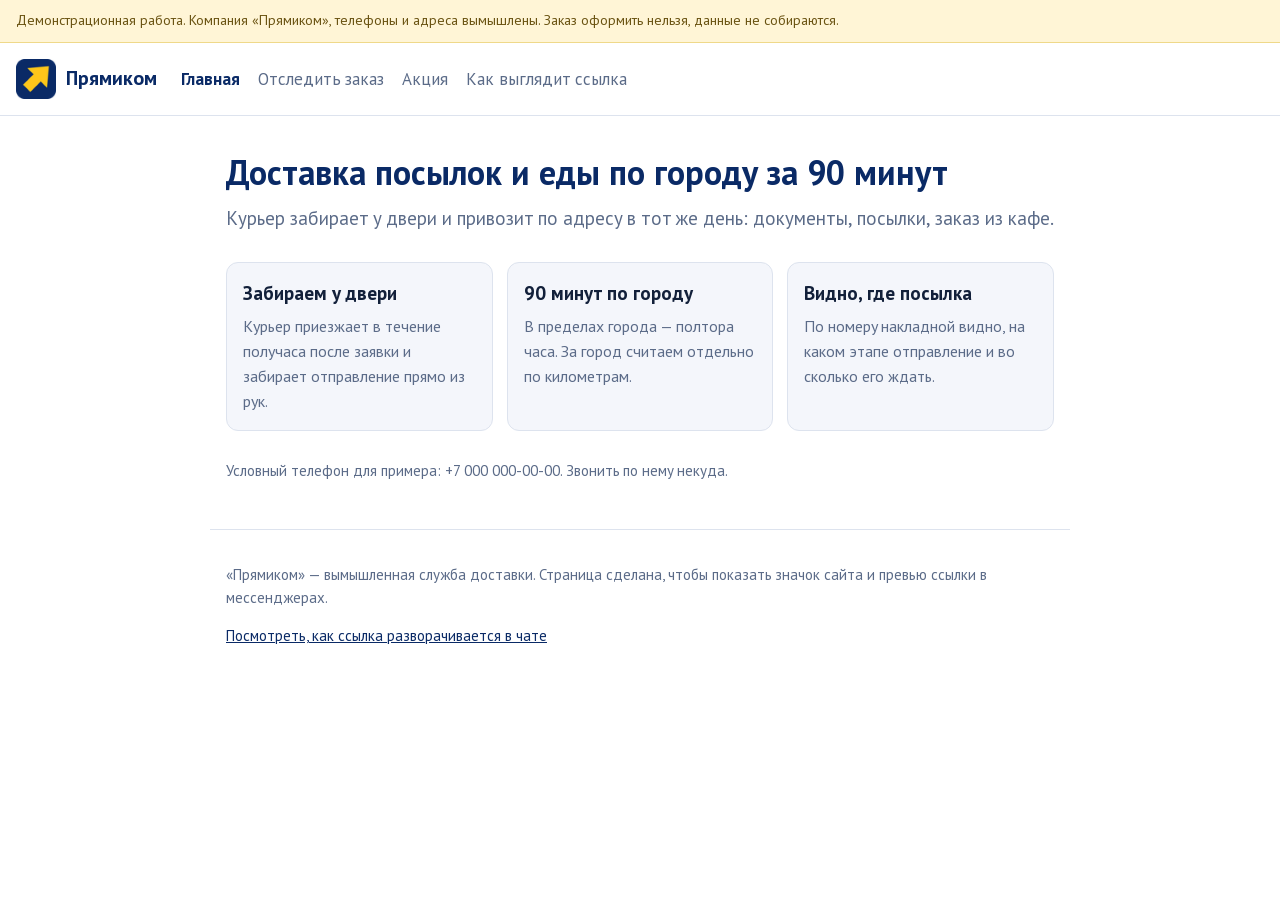
==== index.html @ 3d7ce427 "Три страницы и подстановка мета-тегов в шапку из одного источника Co-Authored-By: Claude Opus 5 <nor" ====
<!doctype html>
<html lang="ru">
<head>
<!-- head:begin -->
  <meta charset="utf-8">
  <meta name="viewport" content="width=device-width, initial-scale=1">
  <title>Доставка посылок и еды по городу за 90 минут — Прямиком</title>
  <meta name="description" content="Курьер забирает у двери и привозит по адресу в тот же день: документы, посылки, заказ из кафе.">
  <meta name="robots" content="noindex, nofollow">
  <link rel="canonical" href="https://pyhphhddb8-eng.github.io/dostavka-ikonki/">

  <link rel="icon" href="icons/favicon.svg" type="image/svg+xml">
  <link rel="icon" href="icons/favicon.ico" sizes="16x16 32x32 48x48">
  <link rel="icon" type="image/png" sizes="192x192" href="icons/icon-192.png">
  <link rel="apple-touch-icon" sizes="180x180" href="icons/apple-touch-icon.png">
  <link rel="manifest" href="site.webmanifest">
  <meta name="theme-color" content="#0A2A66">

  <meta property="og:type" content="website">
  <meta property="og:site_name" content="Прямиком">
  <meta property="og:locale" content="ru_RU">
  <meta property="og:title" content="Доставка посылок и еды по городу за 90 минут">
  <meta property="og:description" content="Курьер забирает у двери и привозит по адресу в тот же день: документы, посылки, заказ из кафе.">
  <meta property="og:url" content="https://pyhphhddb8-eng.github.io/dostavka-ikonki/">
  <meta property="og:image" content="https://pyhphhddb8-eng.github.io/dostavka-ikonki/icons/og/index.png">
  <meta property="og:image:width" content="1200">
  <meta property="og:image:height" content="630">
  <meta property="og:image:type" content="image/png">
  <meta property="og:image:alt" content="90 минут по городу">

  <meta name="twitter:card" content="summary_large_image">
  <meta name="twitter:title" content="Доставка посылок и еды по городу за 90 минут">
  <meta name="twitter:description" content="Курьер забирает у двери и привозит по адресу в тот же день: документы, посылки, заказ из кафе.">
  <meta name="twitter:image" content="https://pyhphhddb8-eng.github.io/dostavka-ikonki/icons/og/index.png">

  <link rel="stylesheet" href="styles.css">
<!-- head:end -->
</head>
<body>
<p class="disclaimer">Демонстрационная работа. Компания «Прямиком», телефоны и
адреса вымышлены. Заказ оформить нельзя, данные не собираются.</p>

<header class="top">
  <a class="brand" href="index.html">
    <img src="icons/icon-48.png" width="40" height="40" alt="">
    <span>Прямиком</span>
  </a>
  <nav>
    <a href="index.html" aria-current="page">Главная</a>
    <a href="track.html">Отследить заказ</a>
    <a href="promo.html">Акция</a>
    <a href="showcase.html">Как выглядит ссылка</a>
  </nav>
</header>

<main>
  <h1>Доставка посылок и еды по городу за 90 минут</h1>
  <p class="lead">Курьер забирает у двери и привозит по адресу в тот же день:
  документы, посылки, заказ из кафе.</p>

  <ul class="cards">
    <li><h2>Забираем у двери</h2><p>Курьер приезжает в течение получаса после
    заявки и забирает отправление прямо из рук.</p></li>
    <li><h2>90 минут по городу</h2><p>В пределах города — полтора часа.
    За город считаем отдельно по километрам.</p></li>
    <li><h2>Видно, где посылка</h2><p>По номеру накладной видно, на каком этапе
    отправление и во сколько его ждать.</p></li>
  </ul>

  <p class="note">Условный телефон для примера: +7 000 000-00-00.
  Звонить по нему некуда.</p>
</main>

<footer>
  <p>«Прямиком» — вымышленная служба доставки. Страница сделана, чтобы показать
  значок сайта и превью ссылки в мессенджерах.</p>
  <p><a href="showcase.html">Посмотреть, как ссылка разворачивается в чате</a></p>
</footer>
</body>
</html>
---- styles.css ----
@font-face {
  font-family: "PT Sans Local";
  src: url("fonts/ptsans-400.woff2") format("woff2");
  font-weight: 400;
  font-style: normal;
  font-display: swap;
}
@font-face {
  font-family: "PT Sans Local";
  src: url("fonts/ptsans-700.woff2") format("woff2");
  font-weight: 700;
  font-style: normal;
  font-display: swap;
}

:root {
  --field: #0A2A66;
  --arrow: #FFC61A;
  --ink: #12203a;
  --muted: #5b6b88;
  --line: #dde3ee;
  --paper: #ffffff;
  --shade: #f4f6fb;
}

* { box-sizing: border-box; }

html { -webkit-text-size-adjust: 100%; }

body {
  margin: 0;
  font-family: "PT Sans Local", system-ui, sans-serif;
  font-size: 17px;
  line-height: 1.55;
  color: var(--ink);
  background: var(--paper);
}

.disclaimer {
  margin: 0;
  padding: 10px 16px;
  background: #fff5d6;
  border-bottom: 1px solid #efd98a;
  font-size: 14px;
  color: #6a5312;
}

.top {
  display: flex;
  flex-wrap: wrap;
  gap: 12px 24px;
  align-items: center;
  padding: 16px;
  border-bottom: 1px solid var(--line);
}

.brand {
  display: inline-flex;
  align-items: center;
  gap: 10px;
  font-weight: 700;
  font-size: 20px;
  color: var(--field);
  text-decoration: none;
}

.top nav { display: flex; flex-wrap: wrap; gap: 8px 18px; }
.top nav a { color: var(--muted); text-decoration: none; }
.top nav a:hover { color: var(--field); text-decoration: underline; }
.top nav a[aria-current="page"] { color: var(--field); font-weight: 700; }

main { max-width: 860px; margin: 0 auto; padding: 28px 16px 8px; }

h1 { font-size: 34px; line-height: 1.2; margin: 8px 0 12px; color: var(--field); }
h2 { font-size: 19px; margin: 0 0 6px; }

.lead { font-size: 19px; color: var(--muted); margin: 0 0 28px; }

.cards {
  list-style: none;
  margin: 0 0 28px;
  padding: 0;
  display: grid;
  gap: 14px;
  grid-template-columns: repeat(auto-fit, minmax(230px, 1fr));
}
.cards li {
  background: var(--shade);
  border: 1px solid var(--line);
  border-radius: 12px;
  padding: 16px;
}
.cards p { margin: 0; color: var(--muted); font-size: 16px; }

.note { color: var(--muted); font-size: 15px; }

.track { display: flex; flex-wrap: wrap; gap: 10px; align-items: center; margin-bottom: 20px; }
.track label { width: 100%; font-weight: 700; }
.track input {
  flex: 1 1 200px;
  min-width: 0;
  padding: 11px 13px;
  font: inherit;
  border: 1px solid var(--line);
  border-radius: 10px;
}
.track button {
  padding: 11px 20px;
  font: inherit;
  font-weight: 700;
  color: var(--field);
  background: var(--arrow);
  border: 0;
  border-radius: 10px;
  cursor: pointer;
}
.track button:hover { filter: brightness(0.94); }

.steps { margin: 0 0 20px; padding-left: 22px; }
.steps li { margin-bottom: 6px; color: var(--muted); }
.steps li.done { color: var(--ink); }
.steps li.now { color: var(--field); font-weight: 700; }

footer {
  max-width: 860px;
  margin: 24px auto 0;
  padding: 18px 16px 40px;
  border-top: 1px solid var(--line);
  color: var(--muted);
  font-size: 15px;
}
footer a { color: var(--field); }

@media (max-width: 420px) {
  h1 { font-size: 27px; }
  .lead { font-size: 17px; }
}
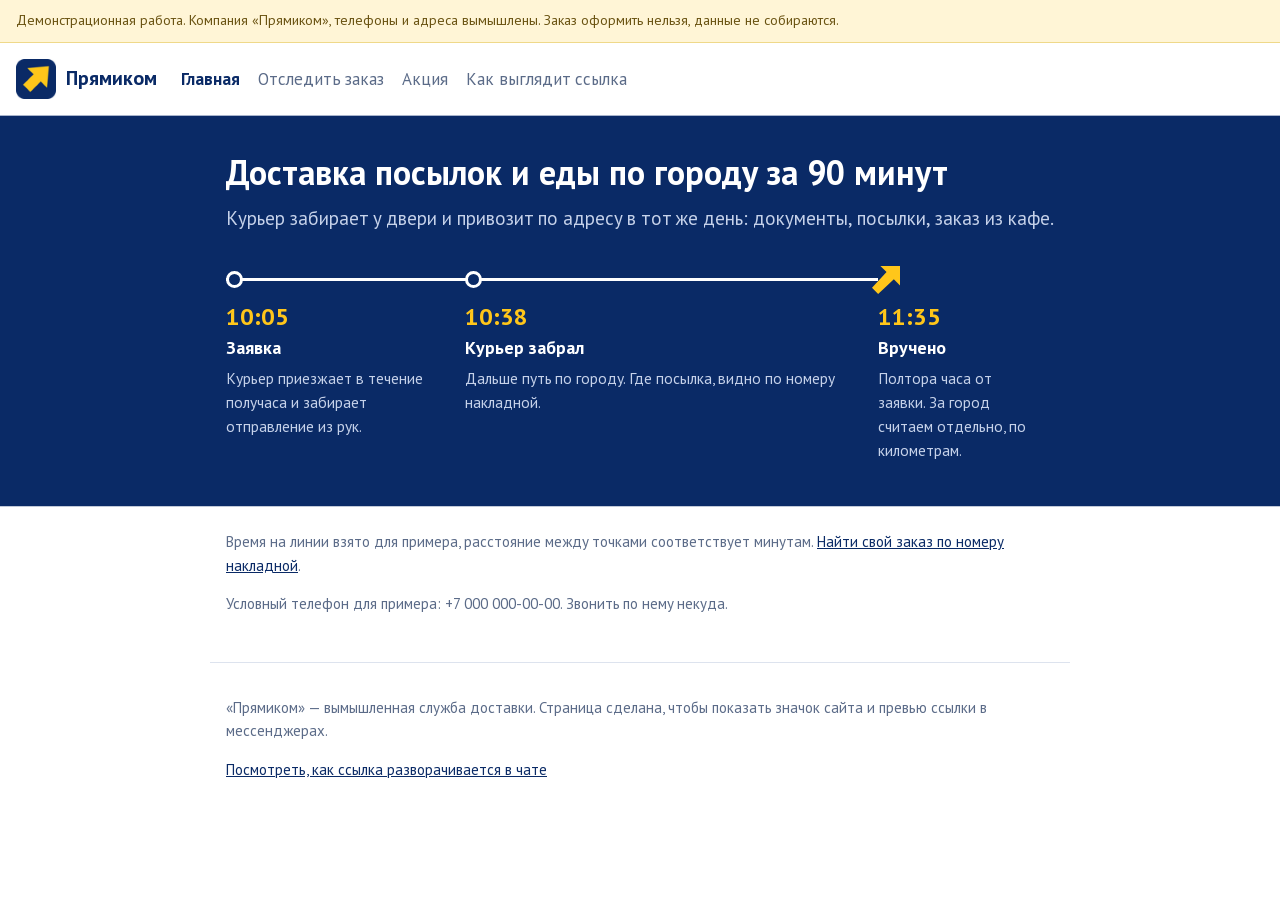
==== commit 50369f28: "Страницы без шаблона: маршрут заказа по минутам, талон акции, шаги отслеживания линией Co-Authored-B" ====
--- a/index.html
+++ b/index.html
@@ -54,20 +54,37 @@
 </header>
 
 <main>
-  <h1>Доставка посылок и еды по городу за 90 минут</h1>
-  <p class="lead">Курьер забирает у двери и привозит по адресу в тот же день:
-  документы, посылки, заказ из кафе.</p>
+  <section class="pole">
+    <h1>Доставка посылок и еды по городу за 90 минут</h1>
+    <p class="lead">Курьер забирает у двери и привозит по адресу в тот же день:
+    документы, посылки, заказ из кафе.</p>
 
-  <ul class="cards">
-    <li><h2>Забираем у двери</h2><p>Курьер приезжает в течение получаса после
-    заявки и забирает отправление прямо из рук.</p></li>
-    <li><h2>90 минут по городу</h2><p>В пределах города — полтора часа.
-    За город считаем отдельно по километрам.</p></li>
-    <li><h2>Видно, где посылка</h2><p>По номеру накладной видно, на каком этапе
-    отправление и во сколько его ждать.</p></li>
-  </ul>
+    <ol class="marshrut" aria-label="Как идёт обычный заказ по городу">
+      <li class="marshrut__tochka" style="--minut: 33">
+        <time datetime="10:05">10:05</time>
+        <b>Заявка</b>
+        <span>Курьер приезжает в течение получаса и забирает отправление
+        из рук.</span>
+      </li>
+      <li class="marshrut__tochka" style="--minut: 57">
+        <time datetime="10:38">10:38</time>
+        <b>Курьер забрал</b>
+        <span>Дальше путь по городу. Где посылка, видно по номеру
+        накладной.</span>
+      </li>
+      <li class="marshrut__tochka marshrut__tochka--final">
+        <time datetime="11:35">11:35</time>
+        <b>Вручено</b>
+        <span>Полтора часа от заявки. За город считаем отдельно,
+        по километрам.</span>
+      </li>
+    </ol>
+  </section>
 
-  <p class="note">Условный телефон для примера: +7 000 000-00-00.
+  <p class="note">Время на линии взято для примера, расстояние между точками
+  соответствует минутам. <a href="track.html">Найти свой заказ по номеру
+  накладной</a>.</p>
+  <p class="note">Условный телефон для примера: <span class="nobr">+7 000 000-00-00</span>.
   Звонить по нему некуда.</p>
 </main>
 
--- a/styles.css
+++ b/styles.css
@@ -1,3 +1,4 @@
+/* bez-shablona-ok: К4 — линии слева у маршрута и шагов это сама линия пути; у карточки чата полоса как в превью Telegram */
 @font-face {
   font-family: "PT Sans Local";
   src: url("fonts/ptsans-400.woff2") format("woff2");
@@ -76,21 +77,126 @@
 
 .lead { font-size: 19px; color: var(--muted); margin: 0 0 28px; }
 
-.cards {
+/* Главная: синее поле знака во всю ширину, на нём маршрут заказа.
+   Точки стоят по минутам: 33 минуты до курьера, ещё 57 до вручения. */
+.pole {
+  margin: -28px 0 24px;
+  padding: 36px 0 44px;
+  background: var(--field);
+  box-shadow: 0 0 0 100vmax var(--field);
+  clip-path: inset(0 -100vmax);
+  color: #fff;
+}
+.pole h1 { color: #fff; margin-top: 0; }
+.pole .lead { color: #c6d2ea; margin-bottom: 36px; }
+
+.marshrut {
+  --konec: 11rem;
+  position: relative;
   list-style: none;
-  margin: 0 0 28px;
+  margin: 0;
   padding: 0;
   display: grid;
-  gap: 14px;
-  grid-template-columns: repeat(auto-fit, minmax(230px, 1fr));
-}
-.cards li {
-  background: var(--shade);
-  border: 1px solid var(--line);
-  border-radius: 12px;
-  padding: 16px;
-}
-.cards p { margin: 0; color: var(--muted); font-size: 16px; }
+  grid-template-columns: 33fr 57fr var(--konec);
+}
+.marshrut::before {
+  content: "";
+  position: absolute;
+  top: 8px;
+  left: 0;
+  right: var(--konec);
+  border-top: 3px solid #fff;
+}
+.marshrut__tochka {
+  position: relative;
+  padding: 34px 20px 0 0;
+}
+.marshrut__tochka::before {
+  content: "";
+  position: absolute;
+  top: 1px;
+  left: 0;
+  width: 17px;
+  height: 17px;
+  border-radius: 50%;
+  background: var(--field);
+  border: 3px solid #fff;
+  box-sizing: border-box;
+}
+.marshrut__tochka--final::before {
+  top: -4px;
+  left: -6px;
+  width: 28px;
+  height: 28px;
+  border: 0;
+  border-radius: 0;
+  background: var(--arrow);
+  /* стрелка из знака «Прямиком» */
+  clip-path: polygon(30% 0, 100% 0, 100% 70%, 78% 48%, 22% 100%, 0 78%, 52% 22%);
+}
+.marshrut time { display: block; font-size: 24px; font-weight: 700; color: var(--arrow); line-height: 1.1; }
+.marshrut b { display: block; font-size: 18px; margin: 4px 0 4px; }
+.marshrut span { display: block; font-size: 15.5px; color: #c6d2ea; }
+
+@media (max-width: 640px) {
+  .marshrut { grid-template-columns: 1fr; }
+  .marshrut::before { display: none; }
+  /* на телефоне линия идёт от точки к точке и обрывается у стрелки */
+  .marshrut__tochka:not(.marshrut__tochka--final)::after {
+    content: "";
+    position: absolute;
+    left: 7px;
+    top: 14px;
+    bottom: -6px;
+    border-left: 3px solid #fff;
+  }
+  .marshrut__tochka { padding: 0 0 calc(var(--minut, 0) * 0.6px + 12px) 36px; }
+  .marshrut__tochka--final::before { top: -2px; left: -4px; }
+}
+
+.note a { color: var(--field); }
+
+/* Акция: талон с ценой на корешке и условиями справа. */
+.talon {
+  display: grid;
+  grid-template-columns: 11rem 1fr;
+  margin: 0 0 28px;
+  border: 2px solid var(--field);
+  border-radius: 6px;
+  overflow: hidden;
+}
+.talon__cena {
+  margin: 0;
+  display: flex;
+  align-items: center;
+  justify-content: center;
+  padding: 20px;
+  background: var(--field);
+  color: var(--arrow);
+  font-size: 60px;
+  font-weight: 700;
+  line-height: 1;
+  /* линия отрыва корешка */
+  border-right: 3px dashed #fff;
+}
+.talon__usloviya {
+  margin: 0;
+  padding: 18px 22px 6px;
+}
+.talon__usloviya dt { font-weight: 700; color: var(--field); }
+.talon__usloviya dd {
+  margin: 2px 0 14px;
+  padding-bottom: 14px;
+  border-bottom: 1px solid var(--line);
+  color: var(--muted);
+}
+.talon__usloviya dd:last-child { border-bottom: 0; padding-bottom: 0; }
+
+@media (max-width: 520px) {
+  .talon { grid-template-columns: 1fr; }
+  .talon__cena { padding: 18px; font-size: 48px; justify-content: flex-start; }
+  .talon__cena { border-right: 0; border-bottom: 3px dashed #fff; }
+}
 
 .note { color: var(--muted); font-size: 15px; }
 
@@ -116,10 +222,38 @@
 }
 .track button:hover { filter: brightness(0.94); }
 
-.steps { margin: 0 0 20px; padding-left: 22px; }
-.steps li { margin-bottom: 6px; color: var(--muted); }
+/* Отслеживание: тот же маршрут, только сверху вниз. */
+.steps { list-style: none; margin: 0 0 20px; padding: 0; }
+.steps li {
+  position: relative;
+  padding: 0 0 18px 32px;
+  color: var(--muted);
+}
+.steps li::before {
+  content: "";
+  position: absolute;
+  left: 0;
+  top: 6px;
+  width: 15px;
+  height: 15px;
+  border-radius: 50%;
+  border: 3px solid var(--line);
+  background: var(--paper);
+  box-sizing: border-box;
+}
+.steps li:not(:last-child)::after {
+  content: "";
+  position: absolute;
+  left: 6px;
+  top: 21px;
+  bottom: 0;
+  border-left: 3px solid var(--line);
+}
 .steps li.done { color: var(--ink); }
+.steps li.done::before { border-color: var(--field); background: var(--field); }
+.steps li.done::after { border-color: var(--field); }
 .steps li.now { color: var(--field); font-weight: 700; }
+.steps li.now::before { border-color: var(--field); background: var(--arrow); }
 
 footer {
   max-width: 860px;
@@ -135,3 +269,68 @@
   h1 { font-size: 27px; }
   .lead { font-size: 17px; }
 }
+
+/* --- витрина --- */
+
+.section { margin: 36px 0 6px; font-size: 24px; color: var(--field); }
+
+.warn {
+  margin: 0 0 18px;
+  padding: 11px 14px;
+  border-radius: 10px;
+  background: #fff5d6;
+  border: 1px solid #efd98a;
+  color: #6a5312;
+  font-size: 15px;
+}
+
+.cards-row {
+  display: grid;
+  gap: 16px;
+  grid-template-columns: repeat(auto-fit, minmax(260px, 1fr));
+}
+
+.chat-card {
+  border: 1px solid var(--line);
+  border-radius: 14px;
+  overflow: hidden;
+  background: var(--paper);
+  border-left: 4px solid var(--field);
+}
+.chat-image { aspect-ratio: 1200 / 630; background: var(--shade); }
+.chat-image img { display: block; width: 100%; height: 100%; object-fit: cover; }
+.chat-text { padding: 12px 14px 14px; }
+.chat-site { font-weight: 700; font-size: 14px; color: var(--field); }
+.chat-title { font-weight: 700; margin-top: 3px; }
+.chat-desc { color: var(--muted); font-size: 15px; margin-top: 4px; }
+.chat-host { color: #8a9ab5; font-size: 13px; margin-top: 8px; }
+
+.checks { list-style: none; padding: 0; margin: 10px 0 0; }
+.checks li {
+  padding: 9px 12px;
+  border-radius: 9px;
+  margin-bottom: 7px;
+  font-size: 15px;
+}
+.checks li.ok { background: #eaf6ee; color: #17603a; }
+.checks li.bad { background: #fdecec; color: #8d2020; }
+
+.sheet {
+  display: flex;
+  flex-wrap: nowrap;
+  align-items: flex-end;
+  gap: 22px;
+  padding: 18px;
+  border-radius: 12px;
+  margin-bottom: 10px;
+  overflow-x: auto;
+}
+.sheet.light { background: #ffffff; border: 1px solid var(--line); }
+.sheet.dark { background: #1E1E1E; }
+.sheet figure { margin: 0; text-align: center; flex: 0 0 auto; }
+.sheet img { display: block; margin: 0 auto 6px; }
+.sheet figcaption { font-size: 12px; color: var(--muted); }
+.sheet.dark figcaption { color: #9aa7bd; }
+.sheet img[width="512"] { width: 180px; height: 180px; }
+
+.nobr { white-space: nowrap; }
